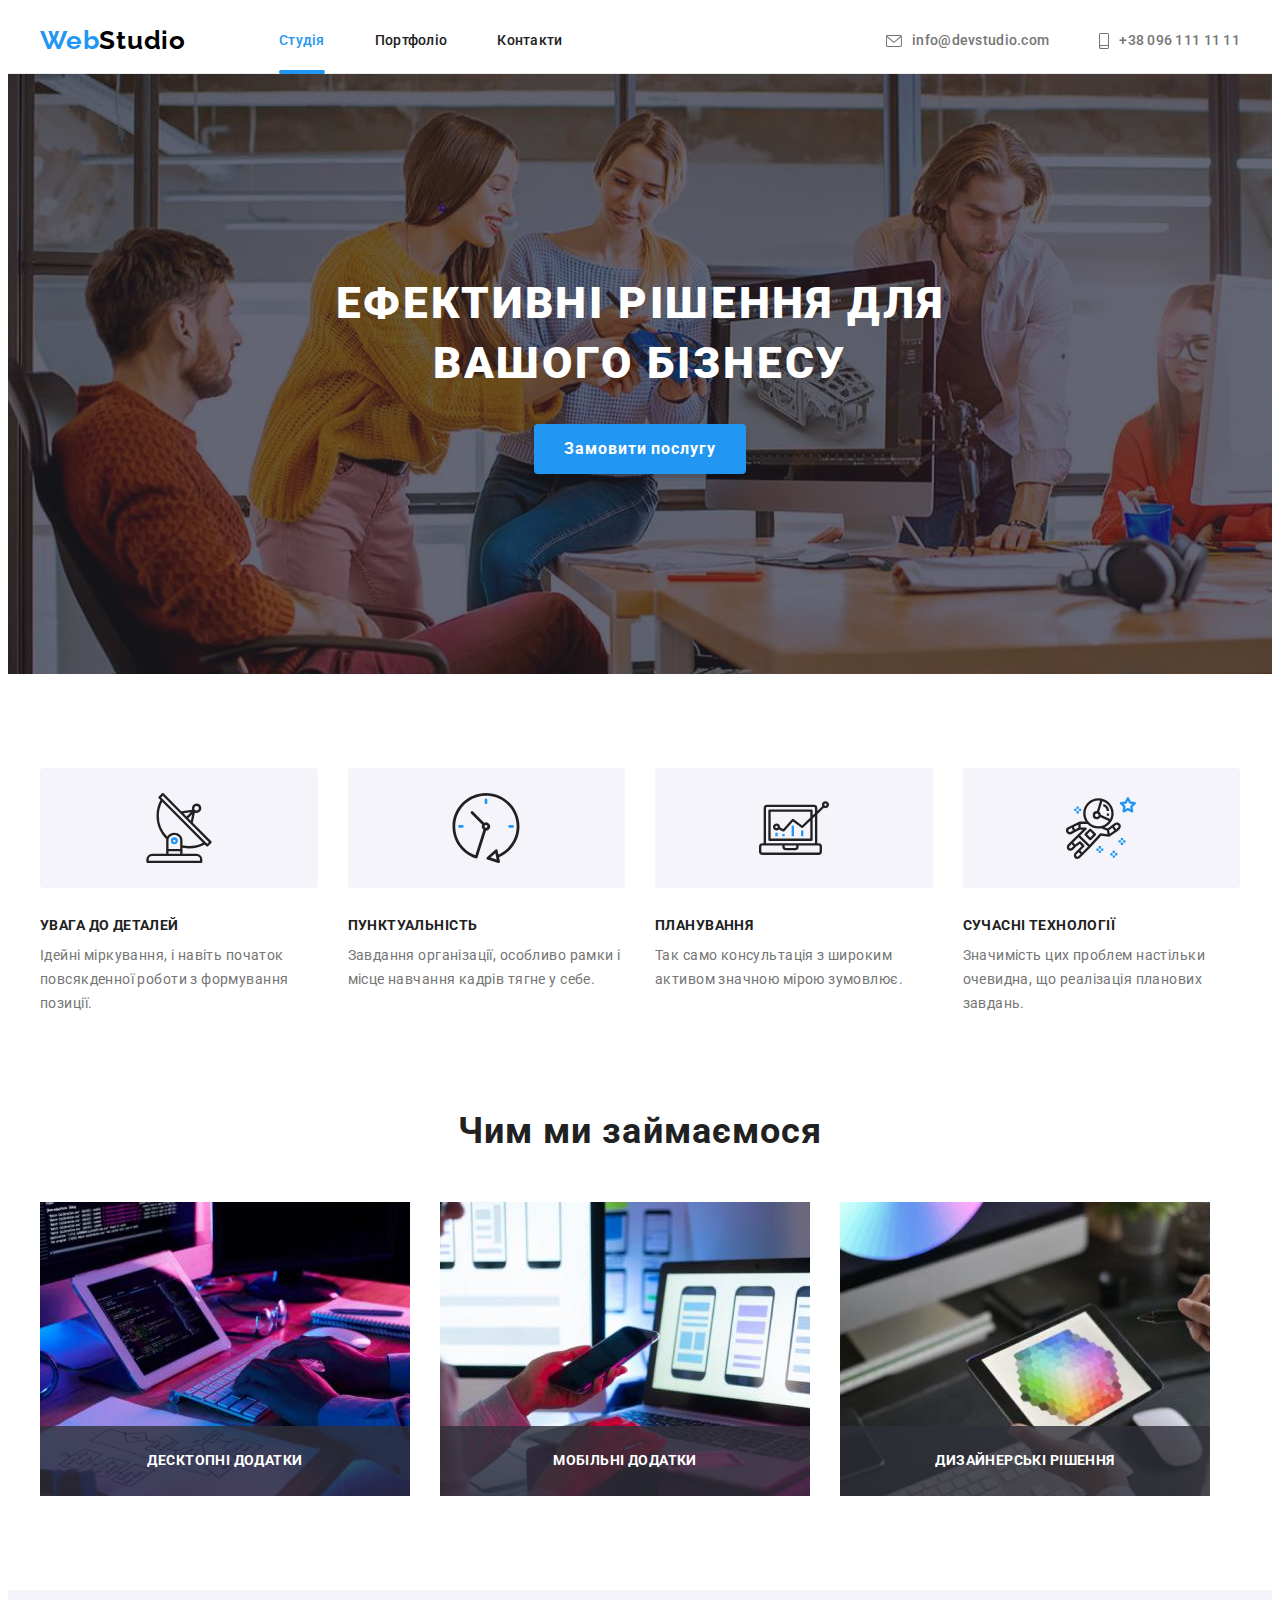
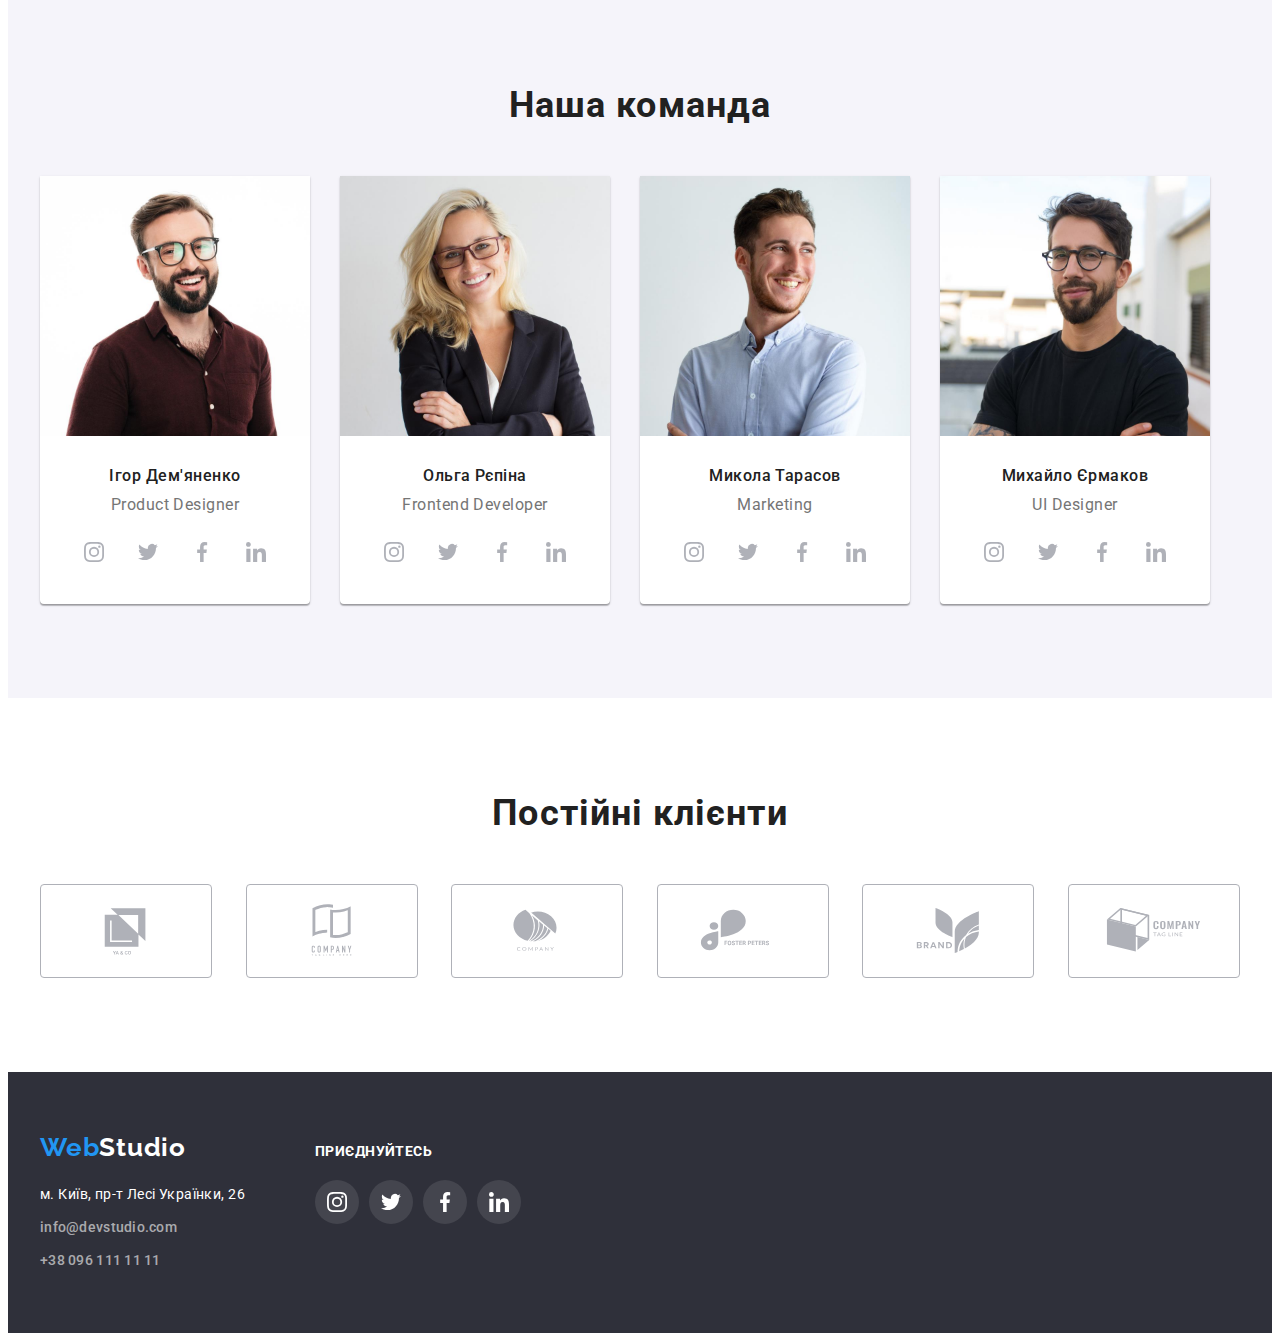
==== index.html @ fccbaedb "Copy" ====
<!DOCTYPE html>
<html lang="uk">
  <head>
    <meta charset="UTF-8" />
    <meta http-equiv="X-UA-Compatible" content="IE=edge" />
    <meta name="viewport" content="width=device-width, initial-scale=1.0" />
    <title>WebStudio</title>
    <link rel="preconnect" href="https://fonts.googleapis.com" />
    <link rel="preconnect" href="https://fonts.gstatic.com" crossorigin />
    <link
      href="https://fonts.googleapis.com/css2?family=Raleway:wght@700&family=Roboto:wght@400;500;700;900&display=swap"
      rel="stylesheet"
    />
    <link
      rel="stylesheet"
      href="https://cdnjs.cloudflare.com/ajax/libs/modern-normalize/1.1.0/modern-normalize.min.css"
      integrity="sha512-wpPYUAdjBVSE4KJnH1VR1HeZfpl1ub8YT/NKx4PuQ5NmX2tKuGu6U/JRp5y+Y8XG2tV+wKQpNHVUX03MfMFn9Q=="
      crossorigin="anonymous"
      referrerpolicy="no-referrer"
    />
    <link rel="stylesheet" href="./css/styles.css" />
  </head>
  <body>
    <!------------------------------Меню---------------------------------->
    <header class="menu">
      <div class="container menu-container">
        <nav class="menu-nav">
          <a href="./index.html" class="logo link"><span>Web</span>Studio</a>
          <ul class="menu-list list">
            <li class="menu-item">
              <a href="./index.html" class="menu-link link current">Студія</a>
            </li>
            <li class="menu-item">
              <a href="./portfolio.html" class="menu-link link">Портфоліо</a>
            </li>
            <li class="menu-item">
              <a href="" class="menu-link link">Контакти</a>
            </li>
          </ul>
        </nav>
        <ul class="contacts-list list">
          <li class="contacts-item">
            <a href="mailto:info@devstudio.com" class="mail-link link">
              <svg width="16" height="12">
                <use href="./images/icons.svg#icon-envelope"></use>
              </svg>
              info@devstudio.com
            </a>
          </li>
          <li class="contacts-item">
            <a href="tel:+380961111111" class="tel-link link">
              <svg width="10" height="16">
                <use href="./images/icons.svg#icon-smartphone"></use>
              </svg>
              +38 096 111 11 11
            </a>
          </li>
        </ul>
      </div>
    </header>
    <main>
      <!------------------------Розділ герой --------------------------->
      <section class="hero">
        <h1 class="hero-tittle">Ефективні рішення для вашого бізнесу</h1>
        <button type="button" class="hero-btn btn" data-modal-open>
          Замовити послугу
        </button>
      </section>
      <!--------------------Розділ про переваги компанії---------------->
      <section class="advantages section">
        <div class="container">
          <h2 class="visually-hidden">Переваги</h2>
          <ul class="advantages-list list">
            <li class="advantages-item">
              <div class="advantages-wraper-svg">
                <svg width="70" height="70">
                  <use href="./images/icons.svg#icon-antenna"></use>
                </svg>
              </div>
              <h3 class="advantage-tittle">УВАГА ДО ДЕТАЛЕЙ</h3>
              <p class="advantage-text">
                Ідейні міркування, і навіть початок повсякденної роботи з
                формування позиції.
              </p>
            </li>
            <li class="advantages-item">
              <div class="advantages-wraper-svg">
                <svg width="70" height="70">
                  <use href="./images/icons.svg#icon-clock"></use>
                </svg>
              </div>
              <h3 class="advantage-tittle">ПУНКТУАЛЬНІСТЬ</h3>
              <p class="advantage-text">
                Завдання організації, особливо рамки і місце навчання кадрів
                тягне у себе.
              </p>
            </li>
            <li class="advantages-item">
              <div class="advantages-wraper-svg">
                <svg width="70" height="70">
                  <use href="./images/icons.svg#icon-diagram"></use>
                </svg>
              </div>
              <h3 class="advantage-tittle">ПЛАНУВАННЯ</h3>
              <p class="advantage-text">
                Так само консультація з широким активом значною мірою зумовлює.
              </p>
            </li>
            <li class="advantages-item">
              <div class="advantages-wraper-svg">
                <svg width="70" height="70">
                  <use href="./images/icons.svg#icon-astronaut"></use>
                </svg>
              </div>
              <h3 class="advantage-tittle">СУЧАСНІ ТЕХНОЛОГІЇ</h3>
              <p class="advantage-text">
                Значимість цих проблем настільки очевидна, що реалізація
                планових завдань.
              </p>
            </li>
          </ul>
        </div>
      </section>
      <!-------------------Розділ про напрями діяльності компанії---------------------->
      <section class="about section">
        <div class="container">
          <h2 class="about-tittle">Чим ми займаємося</h2>
          <ul class="about-list list">
            <li class="about-item">
              <img
                src="./images/img-direct-1.jpg"
                alt="Здійснення HTML розмітки на комп'ютері"
                width="370"
              />
              <div class="about-item-title-wraper">
                <h3 class="about-item-title">Десктопні додатки</h3>
              </div>
            </li>
            <li class="about-item">
              <img
                src="./images/img-direct-2.jpg"
                alt="Адаптація розмірів під телефон та ноутбук"
                width="370"
              />
              <div class="about-item-title-wraper">
                <h3 class="about-item-title">Мобільні додатки</h3>
              </div>
            </li>
            <li class="about-item">
              <img
                src="./images/img-direct-3.jpg"
                alt="Вибір кольору на планшеті"
                width="370"
              />
              <div class="about-item-title-wraper">
                <h3 class="about-item-title">Дизайнерські рішення</h3>
              </div>
            </li>
          </ul>
        </div>
      </section>
      <!-------------------------Розділ про команду---------------------->
      <section class="team section">
        <div class="container">
          <h2 class="team-tittle">Наша команда</h2>
          <ul class="team-list list">
            <li class="team-item">
              <img src="./images/img-team-1.jpg" alt="Дизайнер" width="270" />
              <h3 class="team-item-tittle">Ігор Дем'яненко</h3>
              <p class="team-item-job">Product Designer</p>
              <ul class="team-social-list">
                <li class="team-social-item list">
                  <a class="team-social-link" href="">
                    <svg class="team-social-svg" width="20" height="20">
                      <use href="./images/icons.svg#icon-instagram"></use>
                    </svg>
                  </a>
                </li>
                <li class="team-social-item list">
                  <a class="team-social-link" href="">
                    <svg class="team-social-svg" width="20" height="20">
                      <use href="./images/icons.svg#icon-twitter"></use>
                    </svg>
                  </a>
                </li>
                <li class="team-social-item list">
                  <a class="team-social-link" href="">
                    <svg class="team-social-svg" width="20" height="20">
                      <use href="./images/icons.svg#icon-facebook"></use>
                    </svg>
                  </a>
                </li>
                <li class="team-social-item list">
                  <a class="team-social-link" href="">
                    <svg class="team-social-svg" width="20" height="20">
                      <use href="./images/icons.svg#icon-linkedin"></use>
                    </svg>
                  </a>
                </li>
              </ul>
            </li>
            <li class="team-item">
              <img src="./images/img-team-2.jpg" alt="Розробник" width="270" />
              <h3 class="team-item-tittle">Ольга Рєпіна</h3>
              <p class="team-item-job">Frontend Developer</p>
              <ul class="team-social-list">
                <li class="team-social-item list">
                  <a class="team-social-link" href="">
                    <svg class="team-social-svg" width="20" height="20">
                      <use href="./images/icons.svg#icon-instagram"></use>
                    </svg>
                  </a>
                </li>
                <li class="team-social-item list">
                  <a class="team-social-link" href="">
                    <svg class="team-social-svg" width="20" height="20">
                      <use href="./images/icons.svg#icon-twitter"></use>
                    </svg>
                  </a>
                </li>
                <li class="team-social-item list">
                  <a class="team-social-link" href="">
                    <svg class="team-social-svg" width="20" height="20">
                      <use href="./images/icons.svg#icon-facebook"></use>
                    </svg>
                  </a>
                </li>
                <li class="team-social-item list">
                  <a class="team-social-link" href="">
                    <svg class="team-social-svg" width="20" height="20">
                      <use href="./images/icons.svg#icon-linkedin"></use>
                    </svg>
                  </a>
                </li>
              </ul>
            </li>
            <li class="team-item">
              <img src="./images/img-team-3.jpg" alt="Маркетолог" width="270" />
              <h3 class="team-item-tittle">Микола Тарасов</h3>
              <p class="team-item-job">Marketing</p>
              <ul class="team-social-list">
                <li class="team-social-item list">
                  <a class="team-social-link" href="">
                    <svg class="team-social-svg" width="20" height="20">
                      <use href="./images/icons.svg#icon-instagram"></use>
                    </svg>
                  </a>
                </li>
                <li class="team-social-item list">
                  <a class="team-social-link" href="">
                    <svg class="team-social-svg" width="20" height="20">
                      <use href="./images/icons.svg#icon-twitter"></use>
                    </svg>
                  </a>
                </li>
                <li class="team-social-item list">
                  <a class="team-social-link" href="">
                    <svg class="team-social-svg" width="20" height="20">
                      <use href="./images/icons.svg#icon-facebook"></use>
                    </svg>
                  </a>
                </li>
                <li class="team-social-item list">
                  <a class="team-social-link" href="">
                    <svg class="team-social-svg" width="20" height="20">
                      <use href="./images/icons.svg#icon-linkedin"></use>
                    </svg>
                  </a>
                </li>
              </ul>
            </li>
            <li class="team-item">
              <img src="./images/img-team-4.jpg" alt="Дизайнер-2" width="270" />
              <h3 class="team-item-tittle">Михайло Єрмаков</h3>
              <p class="team-item-job">UI Designer</p>
              <ul class="team-social-list">
                <li class="team-social-item list">
                  <a class="team-social-link" href="">
                    <svg class="team-social-svg" width="20" height="20">
                      <use href="./images/icons.svg#icon-instagram"></use>
                    </svg>
                  </a>
                </li>
                <li class="team-social-item list">
                  <a class="team-social-link" href="">
                    <svg class="team-social-svg" width="20" height="20">
                      <use href="./images/icons.svg#icon-twitter"></use>
                    </svg>
                  </a>
                </li>
                <li class="team-social-item list">
                  <a class="team-social-link" href="">
                    <svg class="team-social-svg" width="20" height="20">
                      <use href="./images/icons.svg#icon-facebook"></use>
                    </svg>
                  </a>
                </li>
                <li class="team-social-item list">
                  <a class="team-social-link" href="">
                    <svg class="team-social-svg" width="20" height="20">
                      <use href="./images/icons.svg#icon-linkedin"></use>
                    </svg>
                  </a>
                </li>
              </ul>
            </li>
          </ul>
        </div>
      </section>
    </main>
    <!----------------------------Клієнти------------------------>
    <section class="clients section">
      <div class="container">
        <h2 class="clients-title">Постійні клієнти</h2>
        <ul class="clients-list list">
          <li class="clients-item">
            <a class="clients-logo-link" href="">
              <svg class="clients-logo-svg" width="106" height="60">
                <use href="./images/icons.svg#icon-logo-1"></use>
              </svg>
            </a>
          </li>
          <li class="clients-item">
            <a class="clients-logo-link" href="">
              <svg class="clients-logo-svg" width="106" height="60">
                <use href="./images/icons.svg#icon-logo-2"></use>
              </svg>
            </a>
          </li>
          <li class="clients-item">
            <a class="clients-logo-link" href="">
              <svg class="clients-logo-svg" width="106" height="60">
                <use href="./images/icons.svg#icon-logo-3"></use>
              </svg>
            </a>
          </li>
          <li class="clients-item">
            <a class="clients-logo-link" href="">
              <svg class="clients-logo-svg" width="106" height="60">
                <use href="./images/icons.svg#icon-logo-4"></use>
              </svg>
            </a>
          </li>
          <li class="clients-item">
            <a class="clients-logo-link" href="">
              <svg class="clients-logo-svg" width="106" height="60">
                <use href="./images/icons.svg#icon-logo-5"></use>
              </svg>
            </a>
          </li>
          <li class="clients-item">
            <a class="clients-logo-link" href="">
              <svg class="clients-logo-svg" width="106" height="60">
                <use href="./images/icons.svg#icon-logo-6"></use>
              </svg>
            </a>
          </li>
        </ul>
      </div>
    </section>
    <!------------------------------Футер----------------------->
    <footer class="footer">
      <div class="container footer-wraper">
        <div>
          <a href="./index.html" class="logo link"><span>Web</span>Studio</a>
          <address>
            <ul class="footer-list list">
              <li class="footer-item">
                <a
                  href="https://goo.gl/maps/K6uVQfjHcAH4xccP6"
                  target="_blank"
                  rel="noopener noflow noreferrer"
                  class="address-link link"
                  >м. Київ, пр-т Лесі Українки, 26
                </a>
              </li>
              <li class="footer-item">
                <a href="mailto:info@devstudio.com" class="mail-link link"
                  >info@devstudio.com</a
                >
              </li>
              <li class="footer-item">
                <a href="tel:+380961111111" class="tel-link link"
                  >+38 096 111 11 11</a
                >
              </li>
            </ul>
          </address>
        </div>
        <div>
          <strong class="footer-social">приєднуйтесь</strong>
          <ul class="footer-social-list">
            <li class="footer-social-item list">
              <a class="footer-social-link" href="">
                <svg class="footer-social-svg" width="20" height="20">
                  <use href="./images/icons.svg#icon-instagram"></use>
                </svg>
              </a>
            </li>
            <li class="footer-social-item list">
              <a class="footer-social-link" href="">
                <svg class="footer-social-svg" width="20" height="20">
                  <use href="./images/icons.svg#icon-twitter"></use>
                </svg>
              </a>
            </li>
            <li class="footer-social-item list">
              <a class="footer-social-link" href="">
                <svg class="footer-social-svg" width="20" height="20">
                  <use href="./images/icons.svg#icon-facebook"></use>
                </svg>
              </a>
            </li>
            <li class="footer-social-item list">
              <a class="footer-social-link" href="">
                <svg class="footer-social-svg" width="20" height="20">
                  <use href="./images/icons.svg#icon-linkedin"></use>
                </svg>
              </a>
            </li>
          </ul>
        </div>
      </div>
    </footer>
    <!------------------------------Модальне вікно----------------------->
    <div class="backdrop is-hidden" data-modal>
      <div class="modal">
        <button type="button" class="modal-btn btn" data-modal-close>
          <svg class="modal-btn-svg" width="30" height="30">
            <use href="./images/icons.svg#icon-close"></use>
          </svg>
        </button>
      </div>
    </div>
    <script src="./js/modal.js"></script>
  </body>
</html>
---- css/styles.css ----
:root {
  --main-color: #212121;
  --second-color: #757575;
  --accent-color: #2196f3;
  --main-background: #ffffff;
  --accent-background: #2f303a;
}

body {
  font-family: Roboto, sans-serif;
  color: var(--main-color);
  background-color: var(--main-background);
}

h1,
h2,
h3,
h4,
h5,
h6,
p,
ul {
  margin: 0;
}

ul {
  padding: 0;
}

img, 
svg {
  display: block;
}

.list {
  list-style: none;
}

.link {
  text-decoration: none;
}

.visually-hidden {
  position: absolute;
  white-space: nowrap;
  width: 1px;
  height: 1px;
  overflow: hidden;
  border: 0;
  padding: 0;
  clip: rect(0 0 0 0);
  clip-path: inset(50%);
  margin: -1px;
}

.section {
  padding-top: 94px;
  padding-bottom: 94px;
}

.container {
  max-width: 1200px;
  padding-left: 15px;
  padding-right: 15px;
  margin: 0 auto;
}

/*-------------------Меню-------------------*/

.menu {
  border-bottom: 1px solid #ececec;
}

.menu-container {
  display: flex;
  justify-content: space-between;
}

.menu-nav {
  display: flex;
  align-items: center;
}

.logo {
  font-family: "Raleway", sans-serif;
  font-weight: 700;
  font-size: 26px;
  line-height: 1.19;
  letter-spacing: 0.03em;
  color: #000000;
}

.logo span {
  color: #2196f3;
}

.menu-list {
  display: flex;
  align-items: center;
  margin-left: 93px;
}

.menu-item:not(:first-child) {
  margin-left: 50px;
}

.menu-link.current {
  color: var(--accent-color);
}

.menu-item {
  position: relative;
}

.current::after {
  content: '';
  position: absolute;
  left: 0;
  bottom: -1px;

  display: block;
  width: 100%;
  height: 4px;
  background: var(--accent-color);
  border-radius: 2px;
}

.menu-link,
.mail-link,
.tel-link {
  font-weight: 500;
  font-size: 14px;
  line-height: 1.14px;
  letter-spacing: 0.02em;

  transition: color 250ms cubic-bezier(0.4, 0, 0.2, 1);
}

.menu-link {
  color: var(--main-color);
  display: block;
  padding-top: 32px;
  padding-bottom: 32px;
}
.mail-link,
.tel-link {
  color: var(--second-color);
}

.menu-link:hover,
.menu-link:focus,
.mail-link:hover,
.mail-link:focus,
.tel-link:hover,
.tel-link:focus {
  color: var(--accent-color);
}

.contacts-list {
  display: flex;
  align-items: center;
}

.contacts-item:first-child {
  margin-right: 50px;
}

.contacts-item > a{
  display: flex;
  align-items: center;
  gap: 10px;
}

.contacts-item svg {
  fill: var(--second-color);

  transition: fill 250ms cubic-bezier(0.4, 0, 0.2, 1);
}

.mail-link:hover svg,
.mail-link:focus svg,
.tel-link:hover svg,
.tel-link:focus svg {
  fill: var(--accent-color);
}

/*-------------Розділ герой -------------*/

.hero {
  background-color: var(--accent-background);
  background-image: linear-gradient(rgba(47, 48, 58, 0.4), rgba(47, 48, 58, 0.4)), url(../images/Img-bg.jpg);
  background-repeat: no-repeat;
  background-size: cover;
  max-width: 1600px;
  
  margin: 0 auto;
  padding-top: 200px;
  padding-bottom: 200px;
}

.hero-tittle {
  font-weight: 900;
  font-size: 44px;
  line-height: 1.36;
  text-align: center;
  letter-spacing: 0.06em;
  text-transform: uppercase;
  color: #ffffff;

  width: 696px;
  margin: 0 auto;
}

.hero-btn {
  font-family: inherit;
  font-weight: 700;
  font-size: 16px;
  line-height: 1.88;
  text-align: center;
  letter-spacing: 0.06em;
  color: #ffffff;

  background: #2196f3;
  border: none;
  box-shadow: 0px 4px 4px rgba(0, 0, 0, 0.15);
  border-radius: 4px;

  cursor: pointer;

  display: block;
  padding: 10px 30px;
  margin-top: 30px;
  margin-left: auto;
  margin-right: auto;

  transition: background-color 250ms cubic-bezier(0.4, 0, 0.2, 1);
}

.hero-btn:hover,
.hero-btn:focus {
  background-color: #188ce8;
}

/*-------------Розділ про переваги компанії-------------*/

.advantages-list {
  display: flex;
  column-gap: 30px;
}
.advantages-item {
  flex-basis: calc((100% - 90px) / 4);
}

.advantages-wraper-svg {
  display: flex;
  justify-content: center;
  align-items: center;
  height: 120px;
  background-color: #F5F4FA;
  border-radius: 4px;
}

.advantage-tittle {
  font-size: 14px;
  line-height: 1.14;
  letter-spacing: 0.03em;
  text-transform: uppercase;

  margin-top: 30px;
  margin-bottom: 10px;

}
.advantage-text {
  font-size: 14px;
  line-height: 1.71;
  letter-spacing: 0.03em;
  color: var(--second-color);
}

/*-------Розділ про напрями діяльності компанії------------*/

.about {
  padding-top: 0;
}

.about-tittle {
  font-size: 36px;
  line-height: 1.17;
  text-align: center;
  letter-spacing: 0.03em;
  margin-bottom: 50px;
}

.about-list {
  display: flex;
  align-items: center;
  gap: 30px;
}

.about-item {
  position: relative;
}

.about-item-title-wraper {
  position: absolute;
  left: 0;
  bottom: 0;

  display: flex;
  justify-content: center;
  align-items: center;

  width: 100%;
  height: 70px;
  background-color: rgba(47, 48, 58, 0.8);
}

.about-item-title {
  font-weight: 700;
  font-size: 14px;
  line-height: 1.14;
  letter-spacing: 0.03em;
  text-transform: uppercase;

  color: #FFFFFF;
}

/*--------------------Розділ про команду---------------------*/
.team {
  background-color: #f5f4fa;
}
.team-tittle {
  font-size: 36px;
  line-height: 1.17;
  text-align: center;
  letter-spacing: 0.03em;

  margin-bottom: 50px;
}

.team-list {
  display: flex;
  column-gap: 30px;
}

.team-item {
  flex-basis: calc((100%-3 * 30px) / 4);

  background-color: var(--main-background);
  box-shadow: 0px 1px 3px rgba(0, 0, 0, 0.12), 0px 1px 1px rgba(0, 0, 0, 0.14),
    0px 2px 1px rgba(0, 0, 0, 0.2);
  border-radius: 0px 0px 4px 4px;
}

.team-item-tittle {
  font-weight: 500;
  font-size: 16px;
  line-height: 1.19;
  text-align: center;
  letter-spacing: 0.03em;

  margin-top: 30px;
}
.team-item-job {
  font-size: 16px;
  line-height: 1.19;
  text-align: center;
  letter-spacing: 0.03em;
  color: var(--second-color);

  margin-top: 10px;
}

.team-social-list {
  display: flex;
  justify-content: space-between;

  margin: 16px 32px 30px 32px;
}

.team-social-link {
  display: flex;
  justify-content: center;
  align-items: center;
  width: 44px;
  height: 44px;
  border-radius: 50% 50%;

  transition: background-color 250ms cubic-bezier(0.4, 0, 0.2, 1);
}

.team-social-svg {
  fill:#afb1b8;
  transition: fill 250ms cubic-bezier(0.4, 0, 0.2, 1);
}

.team-social-link:hover,
.team-social-link:focus {
  background-color: var(--accent-color);
}

.team-social-link:hover .team-social-svg,
.team-social-link:focus .team-social-svg {
  fill: #ffffff;
}


/*------------------------------Клієнти------------------------*/

.clients-title {
  font-size: 36px;
  line-height: 1.17;
  text-align: center;
  letter-spacing: 0.03em;

  margin-bottom: 50px;
}

.clients-list {
 display:flex;
 justify-content: space-between;
}

.clients-logo-link {
  display: flex;
  justify-content: center;
  align-items: center;
  width: 170px;
  height: 92px;
  border: 1px solid #AFB1B8;
  border-radius: 4px;

  transition: border-color 250ms cubic-bezier(0.4, 0, 0.2, 1);
}

.clients-logo-svg {
  fill: #afb1b8;
  
  transition: fill 250ms cubic-bezier(0.4, 0, 0.2, 1);
}

.clients-logo-link:hover .clients-logo-svg,
.clients-logo-link:focus .clients-logo-svg {
  fill: var(--accent-color);
}

.clients-logo-link:hover,
.clients-logo-link:focus {
  border-color: var(--accent-color);
}

/*------------------------------Футер----------------------*/

.footer {
  background: var(--accent-background);
  padding-top: 60px;
  padding-bottom: 60px;
}

.footer-wraper {
  display: flex;
  gap: 70px;
}

.footer .logo {
  color: #ffffff;
  display: block;
  margin-bottom: 20px;
}

.footer-list {
  font-style: normal;
  font-weight: 400;
  font-size: 14px;
  line-height: 1.71;
  letter-spacing: 0.03em;
}

.footer-item:not(:last-child) {
  margin-bottom: 9px;
}

.address-link {
  color: #ffffff;
  
  transition: color 250ms cubic-bezier(0.4, 0, 0.2, 1);
}

.address-link:hover,
.address-link:focus {
  color: var(--accent-color);
}

footer .mail-link,
footer .tel-link {
  color: rgba(255, 255, 255, 0.6);
}

.footer-social {
  font-size: 14px;
  line-height: 1.14;
  letter-spacing: 0.03em;
  text-transform: uppercase;
  color: #FFFFFF;

  display: block;
  margin-top: 12px;
  margin-bottom: 20px;
}

.footer-social-list {
  display: flex;
  gap: 10px;
}

.footer-social-link {
  display: flex;
  justify-content: center;
  align-items: center;

  width: 44px;
  height: 44px;
  background-color: rgba(255, 255, 255, 0.1);
  border-radius: 50% 50%;

  transition: background-color 250ms cubic-bezier(0.4, 0, 0.2, 1);
}

.footer-social-svg {
  fill: #ffffff;
}

.footer-social-link:hover,
.footer-social-link:focus {
  background-color: var(--accent-color);
}

/*----------------------Розділ портфоліо---------------*/

.portfolio-filter {
  display: flex;
  justify-content: center;
  column-gap: 8px;
  margin-bottom: 50px;
}

.portfolio-btn {
  font-family: inherit;
  font-weight: 500;
  font-size: 16px;
  line-height: 1.62;
  text-align: center;
  letter-spacing: 0.03em;
  color: var(--main-color);

  background-color: #f5f4fa;
  border-radius: 4px;
  border: none;

  cursor: pointer;

  padding: 6px 22px;

  transition: background-color 250ms cubic-bezier(0.4, 0, 0.2, 1),
    color 250ms cubic-bezier(0.4, 0, 0.2, 1),
    box-shadow 250ms cubic-bezier(0.4, 0, 0.2, 1);
}

.portfolio-btn:hover,
.portfolio-btn:focus {
  background-color: var(--accent-color);
  color: #ffffff;
  box-shadow: 0px 3px 1px rgba(0, 0, 0, 0.1), 
    0px 1px 2px rgba(0, 0, 0, 0.08), 
    0px 2px 2px rgba(0, 0, 0, 0.12);
}

.portfolio-list {
  display: flex;
  flex-wrap: wrap;
  margin-top: -30px;
  margin-left: -30px;
}

.portfolio-project {
  margin-top: 30px;
  margin-left: 30px;
  flex-basis: calc(100% / 3 - 30px);
}

.portfolio-project-link {
  display: block;

  transition: box-shadow 250ms cubic-bezier(0.4, 0, 0.2, 1);
}

.portfolio-project-thumb {
  position: relative;
  overflow: hidden;
}

.portfolio-project-details-overlay {
  position: absolute;
  top: 0;
  left: 0;
  width: 100%;
  height: 100%;
  transform: translateY(100%);

  display: flex;
  justify-content: center;
  align-items: center;

  background-color: rgba(33, 150, 243, 0.9);

  transition: transform 250ms cubic-bezier(0.4, 0, 0.2, 1);
}

.portfolio-project-details {
  font-weight: 400;
  font-size: 18px;
  line-height: 1.56;
  letter-spacing: 0.03em;
  color: #FFFFFF;

  padding: 63px 24px;
}

.portfolio-project-link:hover,
.portfolio-project-link:focus {
  box-shadow: 0px 1px 1px rgba(0, 0, 0, 0.12),
    0px 4px 4px rgba(0, 0, 0, 0.06),
    1px 4px 6px rgba(0, 0, 0, 0.16);
}

.portfolio-project-link:hover .portfolio-project-details-overlay,
.portfolio-project-link:focus .portfolio-project-details-overlay {
  transform: translateY(0);
}

.portfolio-project-wraper {
  padding: 20px 24px;
  border-left: 1px solid #eeeeee;
  border-right: 1px solid #eeeeee;
  border-bottom: 1px solid #eeeeee;
}

.portfolio-project-tittle {
  font-size: 18px;
  line-height: 36px;
  letter-spacing: 0.06em;
  color: var(--main-color);

  margin-bottom: 4px;
}

.portfolio-project-type {
  font-size: 16px;
  line-height: 1.88;
  letter-spacing: 0.03em;
  color: var(--second-color);
}

/*----------------------Модальне вікно---------------*/

.backdrop {
  position: fixed;
  top: 0;
  left: 0;
  width: 100vw;
  height: 100vh;

  background: rgba(0, 0, 0, 0.2);

  transition: opacity 250ms cubic-bezier(0.4, 0, 0.2, 1),
      visibility 250ms cubic-bezier(0.4, 0, 0.2, 1),
      transform 250ms cubic-bezier(0.4, 0, 0.2, 1);
}

.is-hidden {
  visibility: hidden;
  opacity: 0;
  pointer-events: none;
  transform: scale(0.3);
}

.modal {
  position: absolute;
  left: 50%;
  top: 50%;
  transform: translate(-50%, -50%);
  width: 528px;
  height: 581px;

  background: var(--main-background);
  box-shadow: 0px 1px 3px rgba(0, 0, 0, 0.12), 
    0px 1px 1px rgba(0, 0, 0, 0.14), 
    0px 2px 1px rgba(0, 0, 0, 0.2);
  border-radius: 4px;
}

.modal-btn {
  display: block;
  margin: 8px 8px auto auto;
  padding: 0;
  background-color: var(--main-background);
  border: none;

  cursor: pointer;
  
}
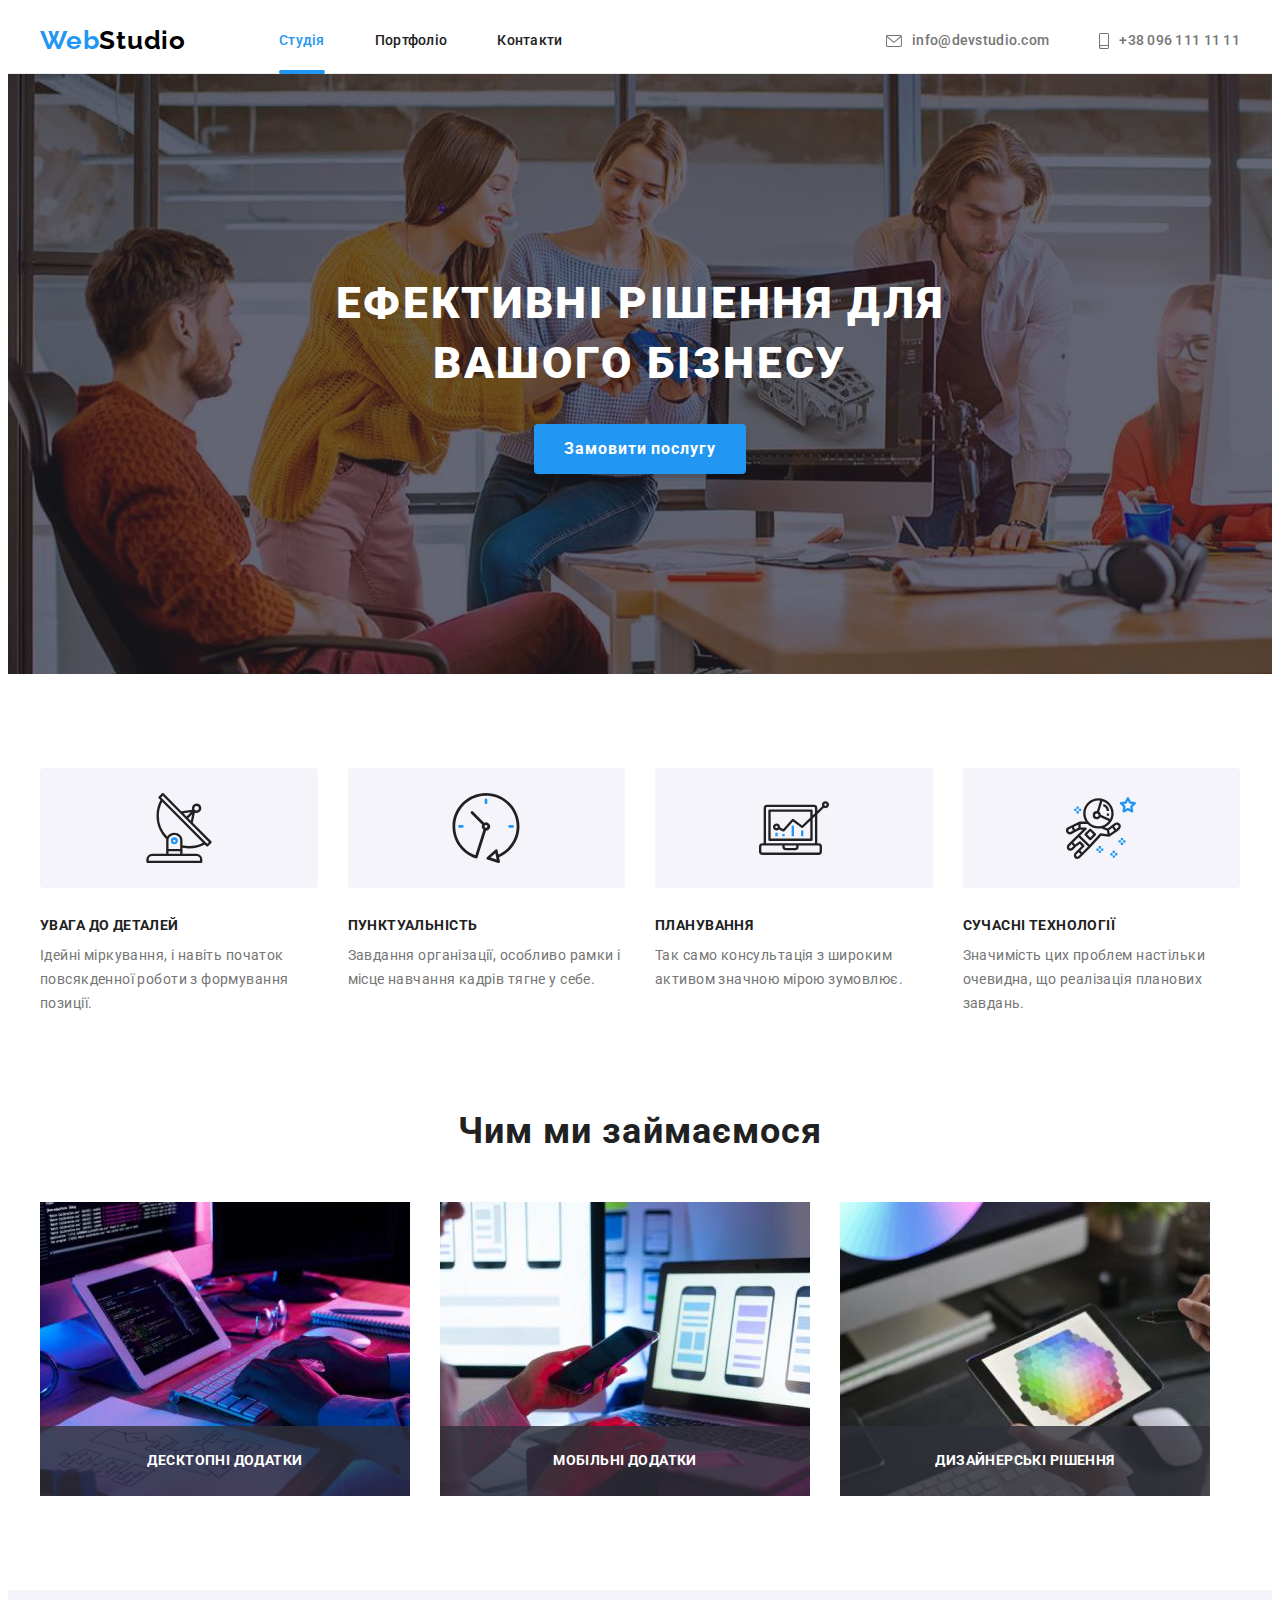
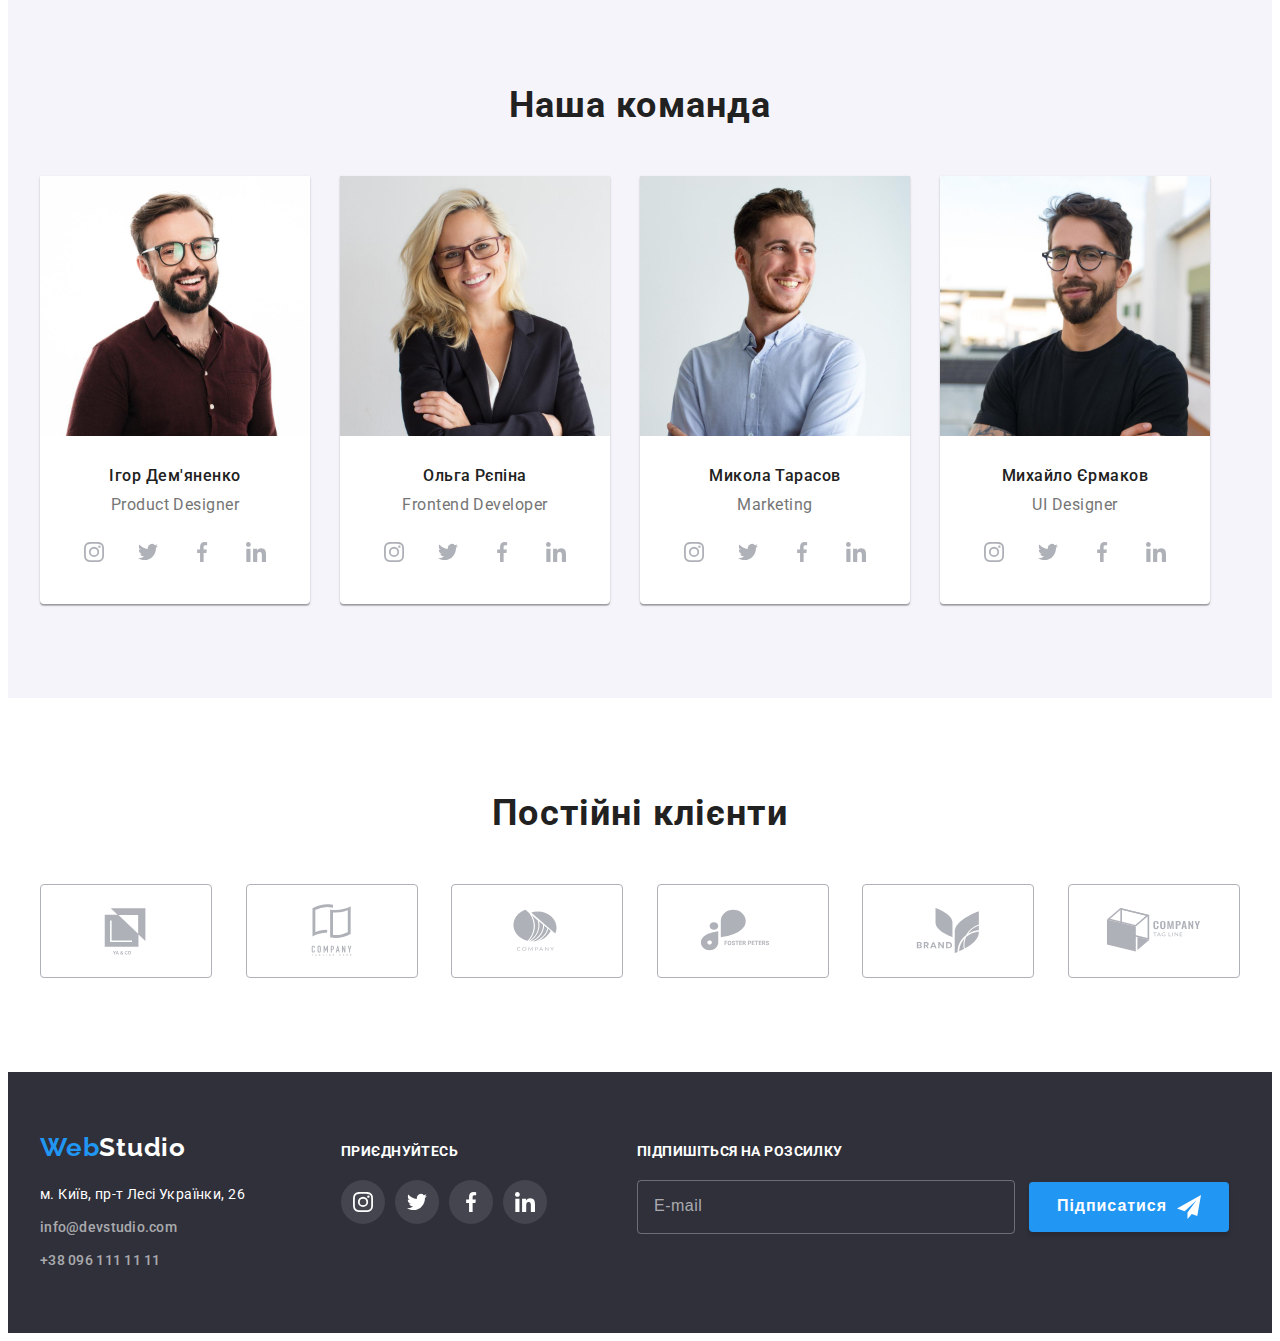
==== commit c696f0b8: "form-1" ====
--- a/index.html
+++ b/index.html
@@ -361,7 +361,7 @@
     <!------------------------------Футер----------------------->
     <footer class="footer">
       <div class="container footer-wraper">
-        <div>
+        <div class="footer-contacts-wraper">
           <a href="./index.html" class="logo link"><span>Web</span>Studio</a>
           <address>
             <ul class="footer-list list">
@@ -387,7 +387,7 @@
             </ul>
           </address>
         </div>
-        <div>
+        <div class="footer-social_wraper">
           <strong class="footer-social">приєднуйтесь</strong>
           <ul class="footer-social-list">
             <li class="footer-social-item list">
@@ -419,6 +419,25 @@
               </a>
             </li>
           </ul>
+        </div>
+        <div class="footer-form-wraper">
+          <form action="" class="footer-form-subscription">
+            <strong class="footer-form-title">Підпишіться на розсилку</strong>
+            <input
+              type="email"
+              name="email"
+              id="email"
+              placeholder="E-mail"
+              class="footer-form-email"
+            />
+            <label for="email"></label>
+            <button type="submit" class="footer-form-btn">
+              <span class="footer-form-btn-tittle">Підписатися</span>
+              <svg class="footer-form-btn-svg" width="24" height="24">
+                <use href="./images/icons.svg#icon-send"></use>
+              </svg>
+            </button>
+          </form>
         </div>
       </div>
     </footer>
@@ -430,6 +449,18 @@
             <use href="./images/icons.svg#icon-close"></use>
           </svg>
         </button>
+        <form action="" class="modal-form-service">
+          <label for="name">Ім'я</label>
+          <input name="name" class="modal-form-service-name" id="name"></input>
+          <label for="tel">Телефон</label>
+          <input name="tel" class="modal-form-service-tel" id="tel"></input>
+          <label for="email-1">Пошта</label>
+          <input name="email" class="modal-form-service-email" id="email-1"></input>
+          <label for="comment">Коментар</label>
+          <input name="text" class="modal-form-service-comment" id="comment" placeholder="Введіть текст"></input>
+         
+          <button type="submit">Відправити</button>
+        </form>
       </div>
     </div>
     <script src="./js/modal.js"></script>
--- a/css/styles.css
+++ b/css/styles.css
@@ -459,7 +459,11 @@
 
 .footer-wraper {
   display: flex;
-  gap: 70px;
+}
+
+.footer-contacts-wraper{
+  width: 231px;
+  margin-right: 70px;
 }
 
 .footer .logo {
@@ -533,6 +537,72 @@
 .footer-social-link:hover,
 .footer-social-link:focus {
   background-color: var(--accent-color);
+}
+
+.footer-form-wraper{
+  margin-left: 90px;
+}
+
+.footer-form-title{
+  font-size: 14px;
+  line-height: 1.14;
+  letter-spacing: 0.03em;
+  text-transform: uppercase;
+  color: #FFFFFF;
+
+  display: block;
+  margin-top: 12px;
+  margin-bottom: 20px;
+}
+
+.footer-form-email{
+  width: 358px;
+  height: 50px;
+  border: 1px solid rgba(255, 255, 255, 0.3);
+  border-radius: 4px;
+  background-color: transparent;
+
+  padding-left: 16px;
+}
+
+.footer-form-email::placeholder{
+  font-weight: 400;
+  font-size: 16px;
+  line-height: 1.25;
+  letter-spacing: 0.03em;
+  color: rgba(255, 255, 255, 0.6);
+}
+
+.footer-form-btn{
+  width: 200px;
+  height: 50px;
+  background: #2196F3;
+  box-shadow: 0px 4px 4px rgba(0, 0, 0, 0.15);
+  border: none;
+  border-radius: 4px;
+
+  display: inline-flex;
+  gap: 10px;
+  justify-content: center;
+  align-items: center;
+  margin-left: 10px;
+
+  cursor: pointer;
+  
+  transition: background-color 250ms cubic-bezier(0.4, 0, 0.2, 1);
+}
+
+.footer-form-btn:hover,
+.footer-form-btn:focus {
+  background-color: #188ce8;
+}
+
+.footer-form-btn-tittle{
+  font-weight: 700;
+  font-size: 16px;
+  line-height: 1.88;
+  letter-spacing: 0.06em;
+  color: #FFFFFF;
 }
 
 /*----------------------Розділ портфоліо---------------*/
